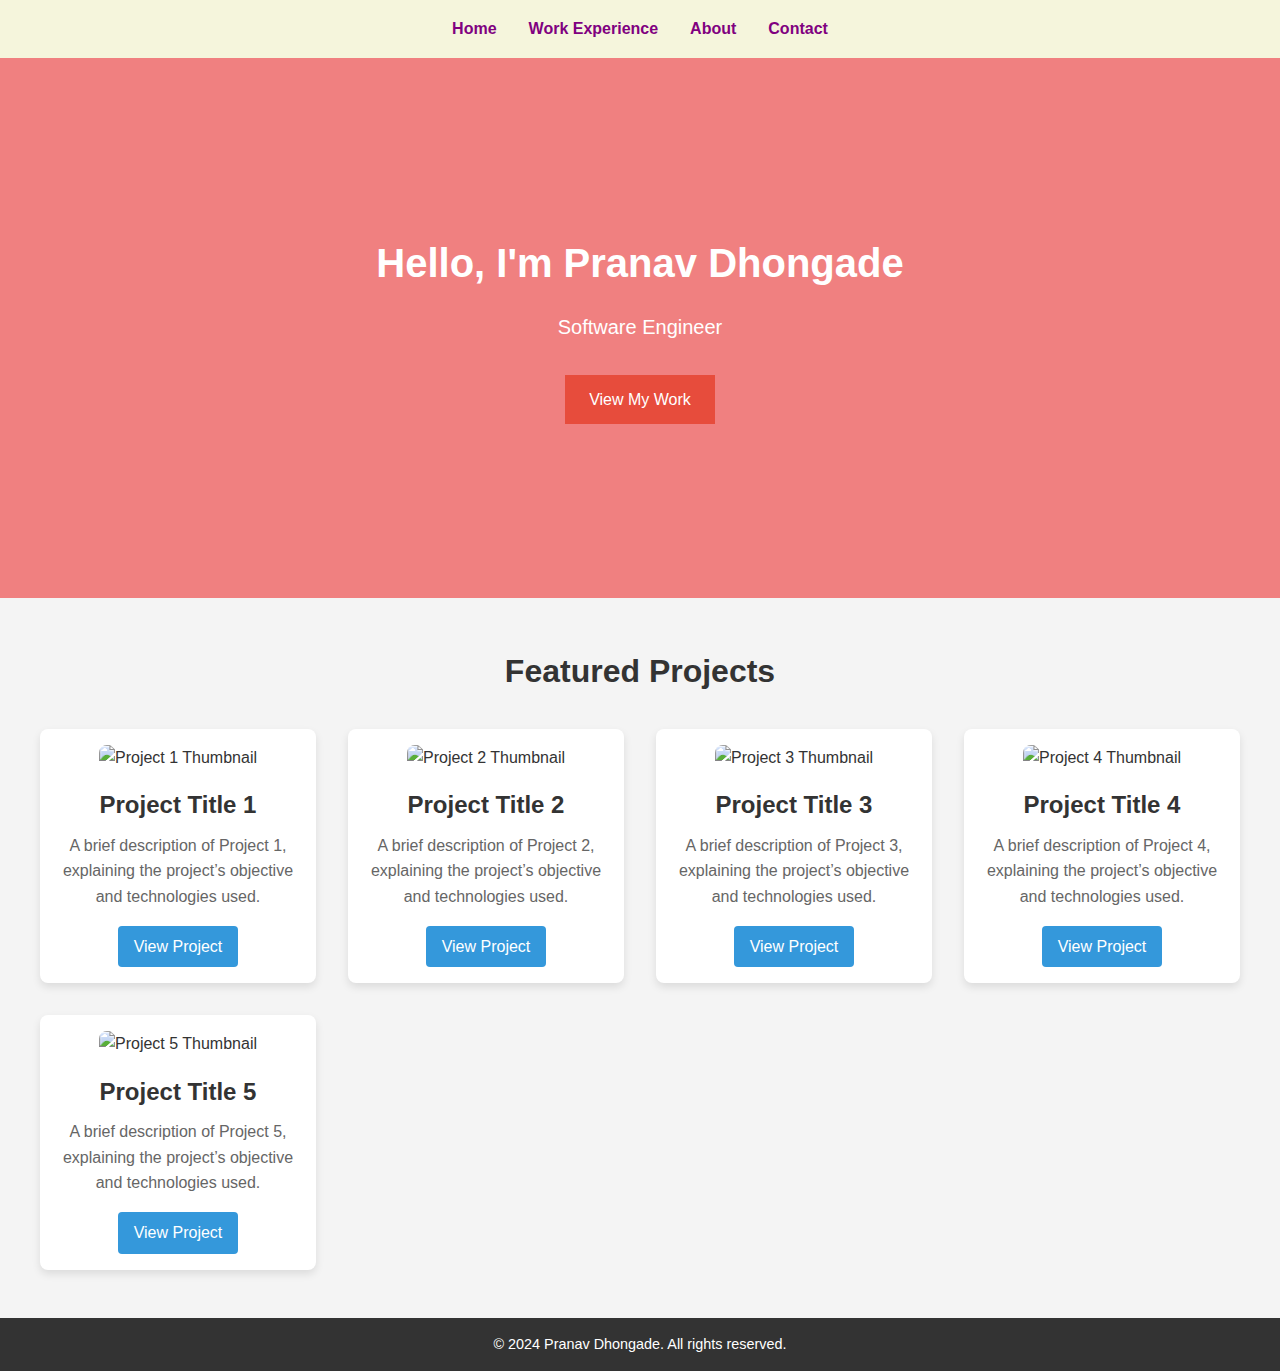
==== index.html @ b3f67edf "initial" ====
<!DOCTYPE html>
<html lang="en">

<head>
    <meta charset="UTF-8">
    <meta name="viewport" content="width=device-width, initial-scale=1.0">
    <title>Pranav Dhongade - PortFolio</title>
    <link rel="stylesheet" href="css/styles.css">
</head>

<body>
    <nav>
        <ul>
            <li><a href="index.html">Home</a></li>
            <li><a href="workexperience.html">Work Experience</a></li>
            <li><a href="about.html">About</a></li>
            <li><a href="contact.html">Contact</a></li>
        </ul>
    </nav>
    <!-- Main Content -->
     
    <main>
        <section id="hero">
            <h1>Hello, I'm Pranav Dhongade</h1>
            <p>Software Engineer</p>
            <a href="projects.html" class="btn">View My Work</a>
        </section>
        <section id="highlights">

            <h2>Featured Projects</h2>

            <div class="project-list">

                <!-- Project 1 -->

                <div class="project">
                    <img src="path_to_project_image1.jpg" alt="Project 1 Thumbnail">
                    <h3>Project Title 1</h3>
                    <p>A brief description of Project 1, explaining the project’s objective and technologies used.</p>
                    <a href="https://github.com/pranavmakarand/TravellingSalesManFinalProject" target="_blank">View
                        Project</a>
                </div>

                <!-- Project 2 -->

                <div class="project">
                    <img src="path_to_project_image2.jpg" alt="Project 2 Thumbnail">
                    <h3>Project Title 2</h3>
                    <p>A brief description of Project 2, explaining the project’s objective and technologies used.</p>
                    <a href="https://github.com/orgs/CSYE6225-PranavDhongade/repositories" target="_blank">View
                        Project</a>
                </div>

                <!-- Project 3 -->

                <div class="project">
                    <img src="path_to_project_image3.jpg" alt="Project 3 Thumbnail">
                    <h3>Project Title 3</h3>
                    <p>A brief description of Project 3, explaining the project’s objective and technologies used.</p>
                    <a href="https://github.com/pranavmakarand/Car-O-Pedia" target="_blank">View Project</a>
                </div>

                <!-- Project 4 -->

                <div class="project">
                    <img src="path_to_project_image3.jpg" alt="Project 4 Thumbnail">
                    <h3>Project Title 4</h3>
                    <p>A brief description of Project 4, explaining the project’s objective and technologies used.</p>
                    <a href="https://github.com/pranavmakarand/Assesment" target="_blank">View Project</a>
                </div>

                <!-- Project 5 -->

                <div class="project">
                    <img src="path_to_project_image3.jpg" alt="Project 5 Thumbnail">
                    <h3>Project Title 5</h3>
                    <p>A brief description of Project 5, explaining the project’s objective and technologies used.</p>
                    <a href="https://github.com/pranavmakarand/JamJunction" target="_blank">View Project</a>
                </div>
            </div>
        </section>

    </main>
    <!-- Footer -->
    <footer>
        <p>&copy; 2024 Pranav Dhongade. All rights reserved.</p>
    </footer>

    <script src="js/scripts.js"></script>
</body>
</html>
---- css/styles.css ----
* {
    margin: 0;
    padding: 0;
    box-sizing: border-box;
}

/* Base Styles */
body {
    font-family: Arial, sans-serif;
    line-height: 1.6;
    background-color: lightcoral;
    color: #333;
}

a {
    color: purple;
    text-decoration: none;
}

a:hover {
    text-decoration: underline;
}

/* Navigation */
nav {
    background-color: beige;
    color: #fff;
    padding: 1rem 0;
}

nav ul {
    display: flex;
    justify-content: center;
    list-style: none;
}

nav ul li {
    margin: 0 1rem;
}

nav ul li a {
    color: purple;
    font-weight: bold;
}

nav ul li a:hover {
    color: #2980b9;
}

/* Responsive Navigation */
@media (max-width: 768px) {
    nav ul {
        flex-direction: column;
        align-items: center;
    }

    nav ul li {
        margin: 0.5rem 0;
    }
}

/* Hero Section */
#hero {
    background: url('../images/hero-bg.jpg') no-repeat center center/cover;
    height: 60vh;
    display: flex;
    flex-direction: column;
    justify-content: center;
    align-items: center;
    color: #fff;
    text-align: center;
}

#hero h1 {
    font-size: 2.5rem;
    margin-bottom: 1rem;
}

#hero p {
    font-size: 1.25rem;
    margin-bottom: 1rem;
}

#hero .btn {
    padding: 0.75rem 1.5rem;
    background-color: #e74c3c;
    color: #fff;
    border: none;
    cursor: pointer;
    margin-top: 1rem;
    transition: background-color 0.3s ease;
}

#hero .btn:hover {
    background-color: #c0392b;
}

/* Project Highlights Section */
#highlights {
    background-color: #f4f4f4;
    padding: 3rem 1rem;
    text-align: center;
}

#highlights h2 {
    font-size: 2rem;
    margin-bottom: 2rem;
    color: #333;
}

.project-list {
    display: grid;
    grid-template-columns: repeat(auto-fit, minmax(250px, 1fr));
    gap: 2rem;
    max-width: 1200px;
    margin: 0 auto;
}

/* Project Card */
.project {
    background-color: #fff;
    padding: 1rem;
    box-shadow: 0 4px 8px rgba(0, 0, 0, 0.1);
    border-radius: 8px;
    transition: transform 0.3s ease, box-shadow 0.3s ease;
}

.project:hover {
    transform: translateY(-10px);
    box-shadow: 0 8px 16px rgba(0, 0, 0, 0.2);
}

.project img {
    width: 100%;
    border-radius: 8px;
    height: 200px;
    object-fit: cover;
}

.project h3 {
    margin: 1rem 0 0.5rem;
    font-size: 1.5rem;
    color: #333;
}

.project p {
    color: #666;
    font-size: 1rem;
    margin-bottom: 1rem;
}

.project a {
    display: inline-block;
    padding: 0.5rem 1rem;
    background-color: #3498db;
    color: #fff;
    text-decoration: none;
    border-radius: 4px;
    transition: background-color 0.3s ease;
}

.project a:hover {
    background-color: #2980b9;
}

/* Footer Styles */
footer {
    background-color: #333;
    color: #fff;
    text-align: center;
    padding: 1rem 0;
    font-size: 0.9rem;
    width: 100%;
}

footer p {
    margin: 0;
    line-height: 1.5;
}

footer p:hover {
    color: #3498db;
    transition: color 0.3s ease;
}
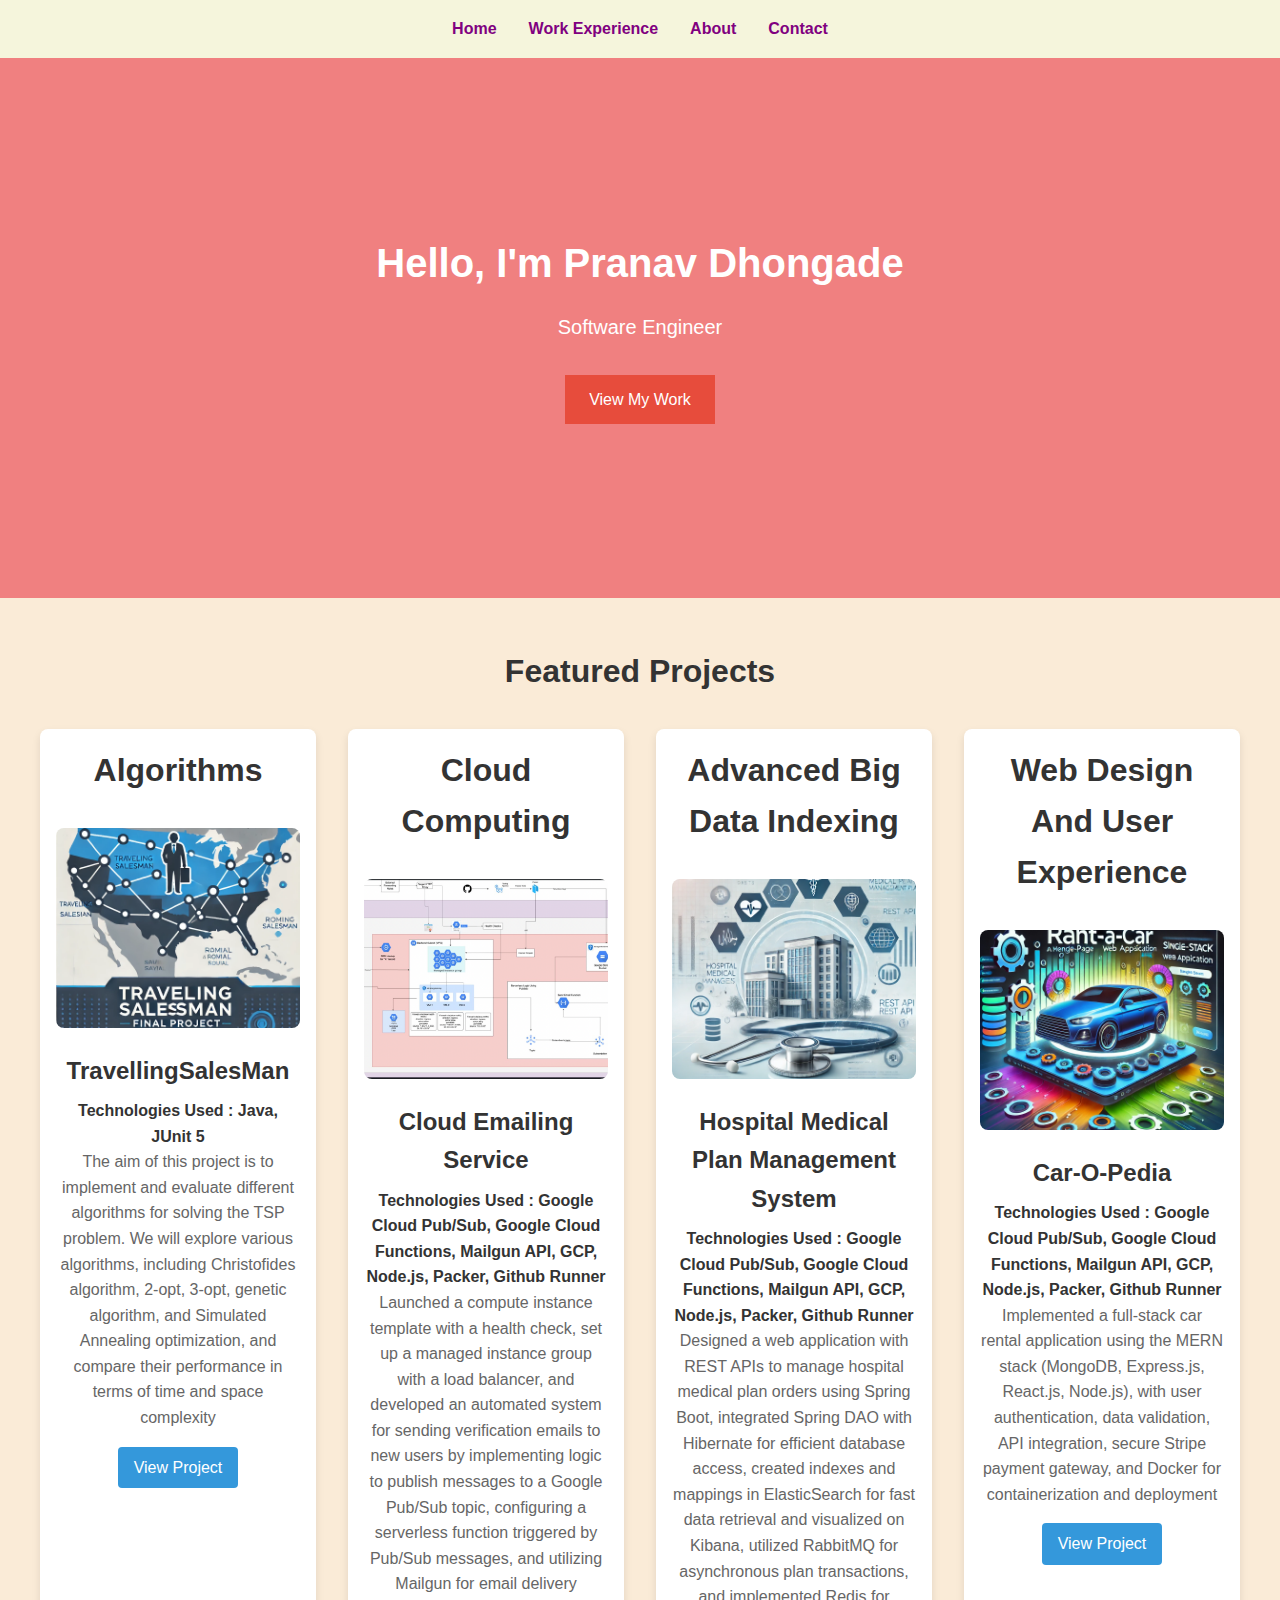
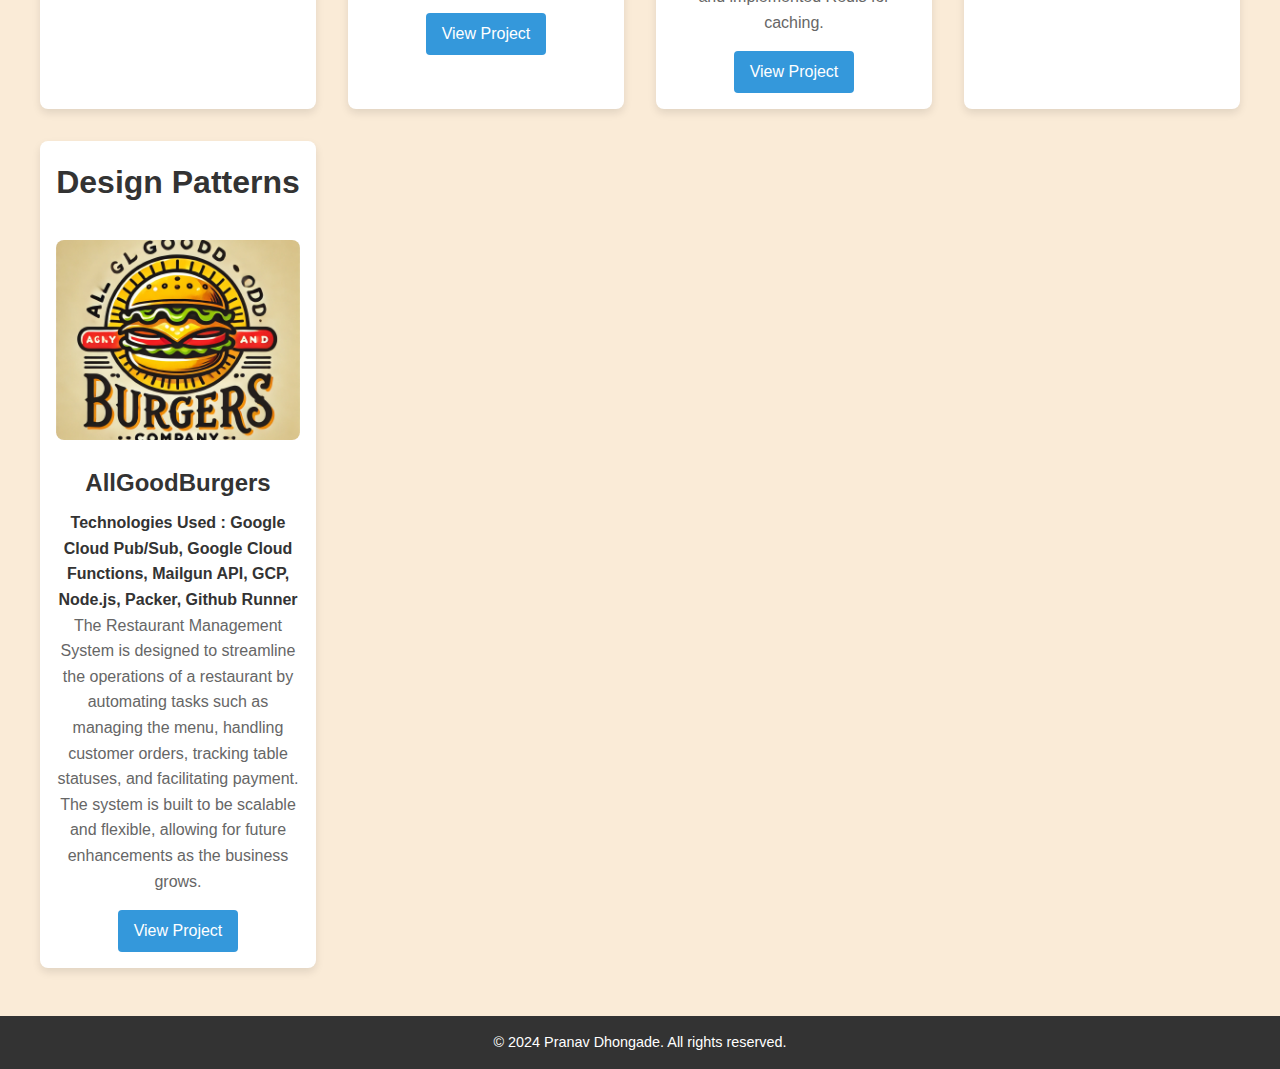
==== commit 86a53e83: "added all new  files" ====
--- a/index.html
+++ b/index.html
@@ -18,7 +18,6 @@
         </ul>
     </nav>
     <!-- Main Content -->
-     
     <main>
         <section id="hero">
             <h1>Hello, I'm Pranav Dhongade</h1>
@@ -34,9 +33,14 @@
                 <!-- Project 1 -->
 
                 <div class="project">
-                    <img src="path_to_project_image1.jpg" alt="Project 1 Thumbnail">
-                    <h3>Project Title 1</h3>
-                    <p>A brief description of Project 1, explaining the project’s objective and technologies used.</p>
+                    <h2>Algorithms</h2>
+                    <img src="./images/travellingsalesmanproject.jpg" alt="Project 1 Thumbnail">
+                    <h3>TravellingSalesMan</h3>
+                    <h4>Technologies Used : Java, JUnit 5</h4>
+                    <p>The aim of this project is to implement and evaluate different algorithms for solving the TSP
+                        problem. We will explore various algorithms, including Christofides algorithm, 2-opt, 3-opt,
+                        genetic algorithm, and Simulated Annealing optimization, and compare their performance in
+                        terms of time and space complexity</p>
                     <a href="https://github.com/pranavmakarand/TravellingSalesManFinalProject" target="_blank">View
                         Project</a>
                 </div>
@@ -44,9 +48,15 @@
                 <!-- Project 2 -->
 
                 <div class="project">
-                    <img src="path_to_project_image2.jpg" alt="Project 2 Thumbnail">
-                    <h3>Project Title 2</h3>
-                    <p>A brief description of Project 2, explaining the project’s objective and technologies used.</p>
+                    <h2>Cloud Computing</h2>
+                    <img src="./images/cloudcomputing.png" alt="Project 2 Thumbnail">
+                    <h3>Cloud Emailing Service</h3>
+                    <h4>Technologies Used : Google Cloud Pub/Sub, Google Cloud Functions, Mailgun API, GCP, Node.js,
+                        Packer, Github Runner</h4>
+                    <p>Launched a compute instance template with a health check, set up a managed instance group with a
+                        load balancer, and developed an automated system for sending verification emails to new users by
+                        implementing logic to publish messages to a Google Pub/Sub topic, configuring a serverless
+                        function triggered by Pub/Sub messages, and utilizing Mailgun for email delivery</p>
                     <a href="https://github.com/orgs/CSYE6225-PranavDhongade/repositories" target="_blank">View
                         Project</a>
                 </div>
@@ -54,38 +64,55 @@
                 <!-- Project 3 -->
 
                 <div class="project">
-                    <img src="path_to_project_image3.jpg" alt="Project 3 Thumbnail">
-                    <h3>Project Title 3</h3>
-                    <p>A brief description of Project 3, explaining the project’s objective and technologies used.</p>
+                    <h2>Advanced Big Data Indexing</h2>
+                    <img src="./images/bigdataindexig.jpg" alt="Project 3 Thumbnail">
+                    <h3>Hospital Medical Plan Management System</h3>
+                    <h4>Technologies Used : Google Cloud Pub/Sub, Google Cloud Functions, Mailgun API, GCP, Node.js,
+                        Packer, Github Runner</h4>
+                    <p>Designed a web application with REST APIs to manage hospital medical plan orders using Spring
+                        Boot, integrated Spring DAO with Hibernate for efficient database access, created indexes and
+                        mappings in ElasticSearch for fast data retrieval and visualized on Kibana, utilized RabbitMQ
+                        for asynchronous plan transactions, and implemented Redis for caching.</p>
                     <a href="https://github.com/pranavmakarand/Car-O-Pedia" target="_blank">View Project</a>
                 </div>
 
                 <!-- Project 4 -->
 
                 <div class="project">
-                    <img src="path_to_project_image3.jpg" alt="Project 4 Thumbnail">
-                    <h3>Project Title 4</h3>
-                    <p>A brief description of Project 4, explaining the project’s objective and technologies used.</p>
-                    <a href="https://github.com/pranavmakarand/Assesment" target="_blank">View Project</a>
+                    <h2>Web Design And User Experience</h2>
+                    <img src="./images/caropedia.jpg" alt="Project 4 Thumbnail">
+                    <h3>Car-O-Pedia</h3>
+                    <h4>Technologies Used : Google Cloud Pub/Sub, Google Cloud Functions, Mailgun API, GCP, Node.js,
+                        Packer, Github Runner</h4>
+                    <p>Implemented a full-stack car rental application using the MERN stack (MongoDB, Express.js,
+                        React.js, Node.js), with user authentication, data validation, API integration, secure Stripe
+                        payment gateway, and Docker for containerization and deployment</p>
+                    <a href="https://github.com/pranavmakarand/MedicalPlanManagementSystem" target="_blank">View
+                        Project</a>
                 </div>
 
                 <!-- Project 5 -->
 
                 <div class="project">
-                    <img src="path_to_project_image3.jpg" alt="Project 5 Thumbnail">
-                    <h3>Project Title 5</h3>
-                    <p>A brief description of Project 5, explaining the project’s objective and technologies used.</p>
-                    <a href="https://github.com/pranavmakarand/JamJunction" target="_blank">View Project</a>
+                    <h2>Design Patterns</h2>
+                    <img src="./images/allgoodburgerscompany.jpg" alt="Project 5 Thumbnail">
+                    <h3>AllGoodBurgers</h3>
+                    <h4>Technologies Used : Google Cloud Pub/Sub, Google Cloud Functions, Mailgun API, GCP, Node.js,
+                        Packer, Github Runner</h4>
+                    <p>The Restaurant Management System is designed to streamline the operations of a restaurant by
+                        automating tasks such as managing the menu, handling customer orders, tracking table statuses,
+                        and facilitating payment. The system is built to be scalable and flexible, allowing for future
+                        enhancements as the business grows.</p>
+                    <a href="https://github.com/AllGoodBurgersCompany" target="_blank">View Project</a>
                 </div>
             </div>
         </section>
-
     </main>
     <!-- Footer -->
     <footer>
         <p>&copy; 2024 Pranav Dhongade. All rights reserved.</p>
     </footer>
-
     <script src="js/scripts.js"></script>
 </body>
+
 </html>--- a/css/styles.css
+++ b/css/styles.css
@@ -97,7 +97,7 @@
 
 /* Project Highlights Section */
 #highlights {
-    background-color: #f4f4f4;
+    background-color: antiquewhite;
     padding: 3rem 1rem;
     text-align: center;
 }
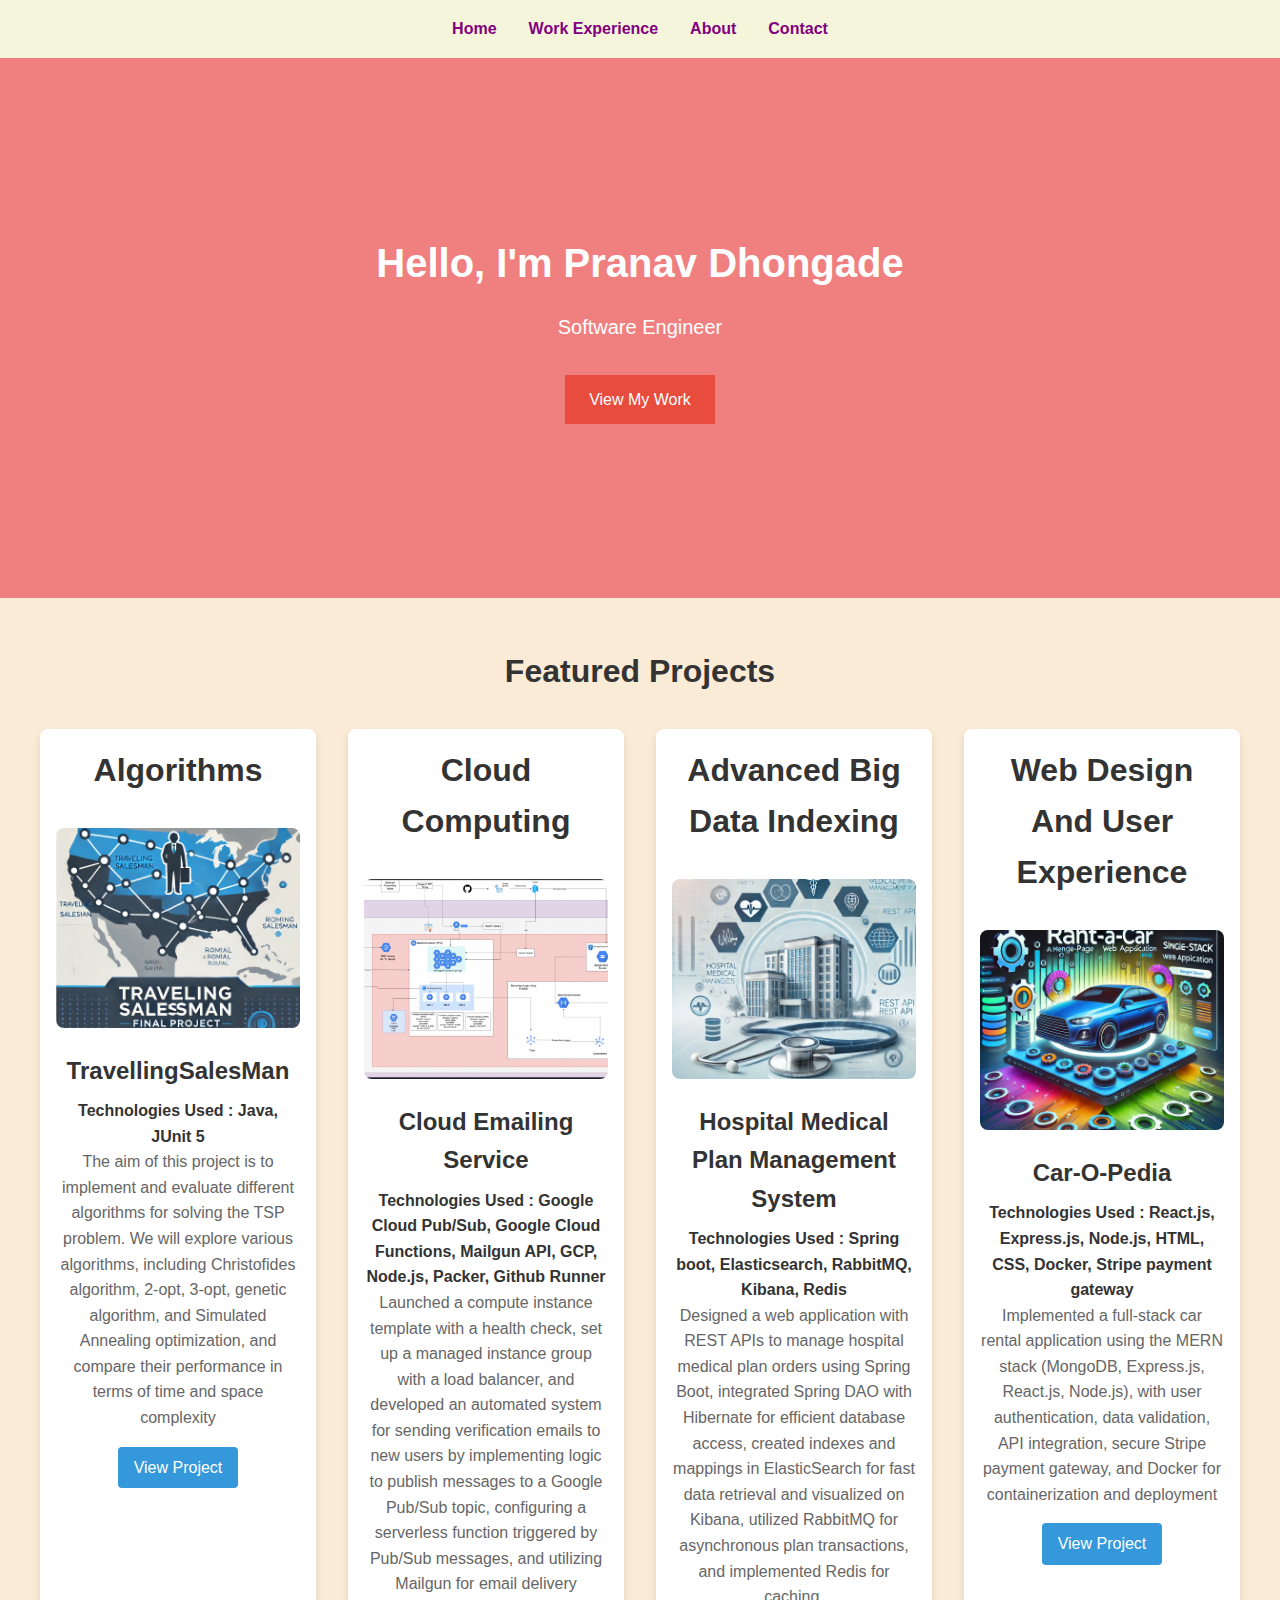
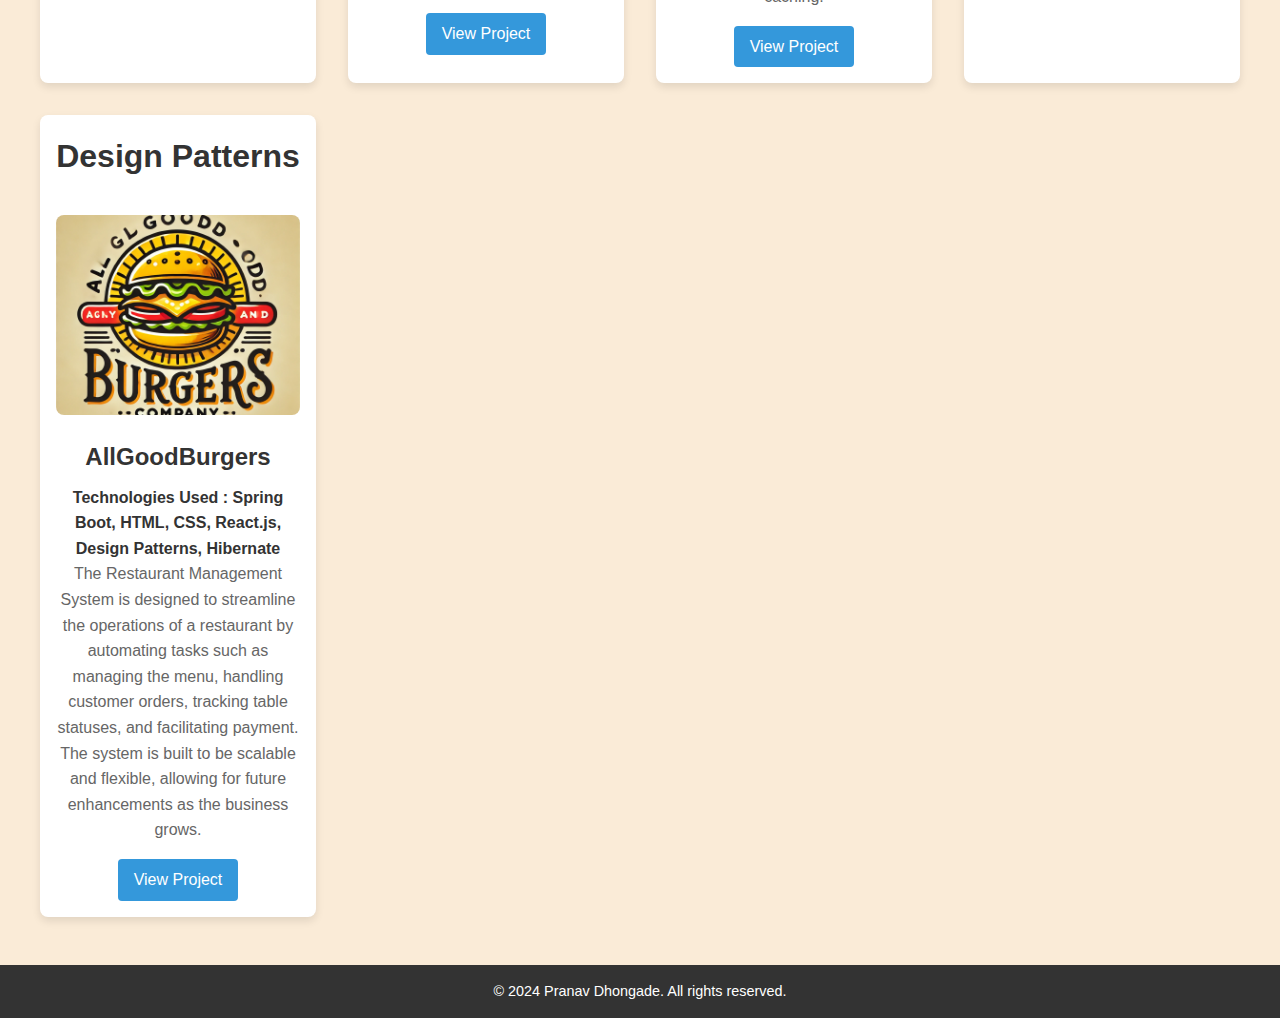
==== commit 525e69a0: "added technologies" ====
--- a/index.html
+++ b/index.html
@@ -22,7 +22,7 @@
         <section id="hero">
             <h1>Hello, I'm Pranav Dhongade</h1>
             <p>Software Engineer</p>
-            <a href="projects.html" class="btn">View My Work</a>
+            <a href="workexperience.html" class="btn">View My Work</a>
         </section>
         <section id="highlights">
 
@@ -67,13 +67,12 @@
                     <h2>Advanced Big Data Indexing</h2>
                     <img src="./images/bigdataindexig.jpg" alt="Project 3 Thumbnail">
                     <h3>Hospital Medical Plan Management System</h3>
-                    <h4>Technologies Used : Google Cloud Pub/Sub, Google Cloud Functions, Mailgun API, GCP, Node.js,
-                        Packer, Github Runner</h4>
+                    <h4>Technologies Used : Spring boot, Elasticsearch, RabbitMQ, Kibana, Redis</h4>
                     <p>Designed a web application with REST APIs to manage hospital medical plan orders using Spring
                         Boot, integrated Spring DAO with Hibernate for efficient database access, created indexes and
                         mappings in ElasticSearch for fast data retrieval and visualized on Kibana, utilized RabbitMQ
                         for asynchronous plan transactions, and implemented Redis for caching.</p>
-                    <a href="https://github.com/pranavmakarand/Car-O-Pedia" target="_blank">View Project</a>
+                    <a href="https://github.com/pranavmakarand/MedicalPlanManagementSystem" target="_blank">View Project</a>
                 </div>
 
                 <!-- Project 4 -->
@@ -82,12 +81,11 @@
                     <h2>Web Design And User Experience</h2>
                     <img src="./images/caropedia.jpg" alt="Project 4 Thumbnail">
                     <h3>Car-O-Pedia</h3>
-                    <h4>Technologies Used : Google Cloud Pub/Sub, Google Cloud Functions, Mailgun API, GCP, Node.js,
-                        Packer, Github Runner</h4>
+                    <h4>Technologies Used : React.js, Express.js, Node.js, HTML, CSS, Docker, Stripe payment gateway</h4>
                     <p>Implemented a full-stack car rental application using the MERN stack (MongoDB, Express.js,
                         React.js, Node.js), with user authentication, data validation, API integration, secure Stripe
                         payment gateway, and Docker for containerization and deployment</p>
-                    <a href="https://github.com/pranavmakarand/MedicalPlanManagementSystem" target="_blank">View
+                    <a href="https://github.com/pranavmakarand/Car-O-Pedia" target="_blank">View
                         Project</a>
                 </div>
 
@@ -97,8 +95,7 @@
                     <h2>Design Patterns</h2>
                     <img src="./images/allgoodburgerscompany.jpg" alt="Project 5 Thumbnail">
                     <h3>AllGoodBurgers</h3>
-                    <h4>Technologies Used : Google Cloud Pub/Sub, Google Cloud Functions, Mailgun API, GCP, Node.js,
-                        Packer, Github Runner</h4>
+                    <h4>Technologies Used : Spring Boot, HTML, CSS, React.js, Design Patterns, Hibernate</h4>
                     <p>The Restaurant Management System is designed to streamline the operations of a restaurant by
                         automating tasks such as managing the menu, handling customer orders, tracking table statuses,
                         and facilitating payment. The system is built to be scalable and flexible, allowing for future
